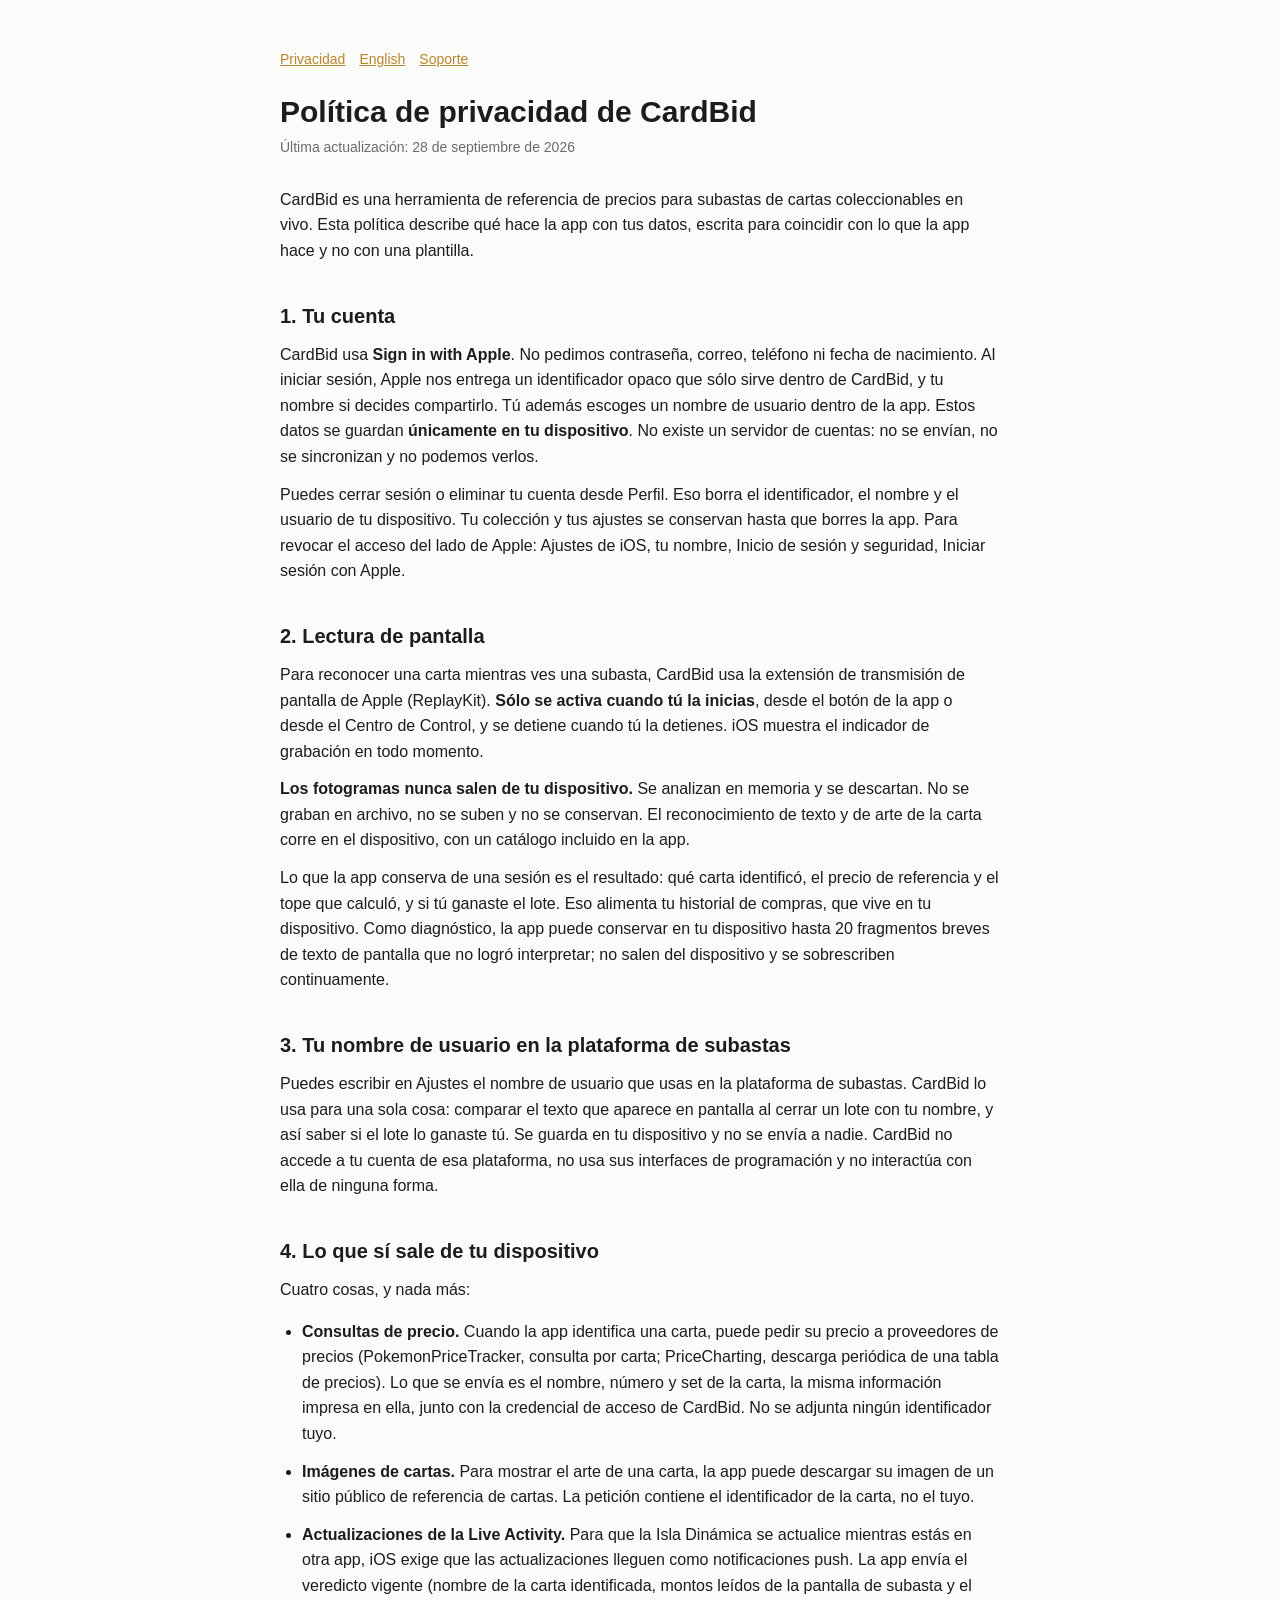
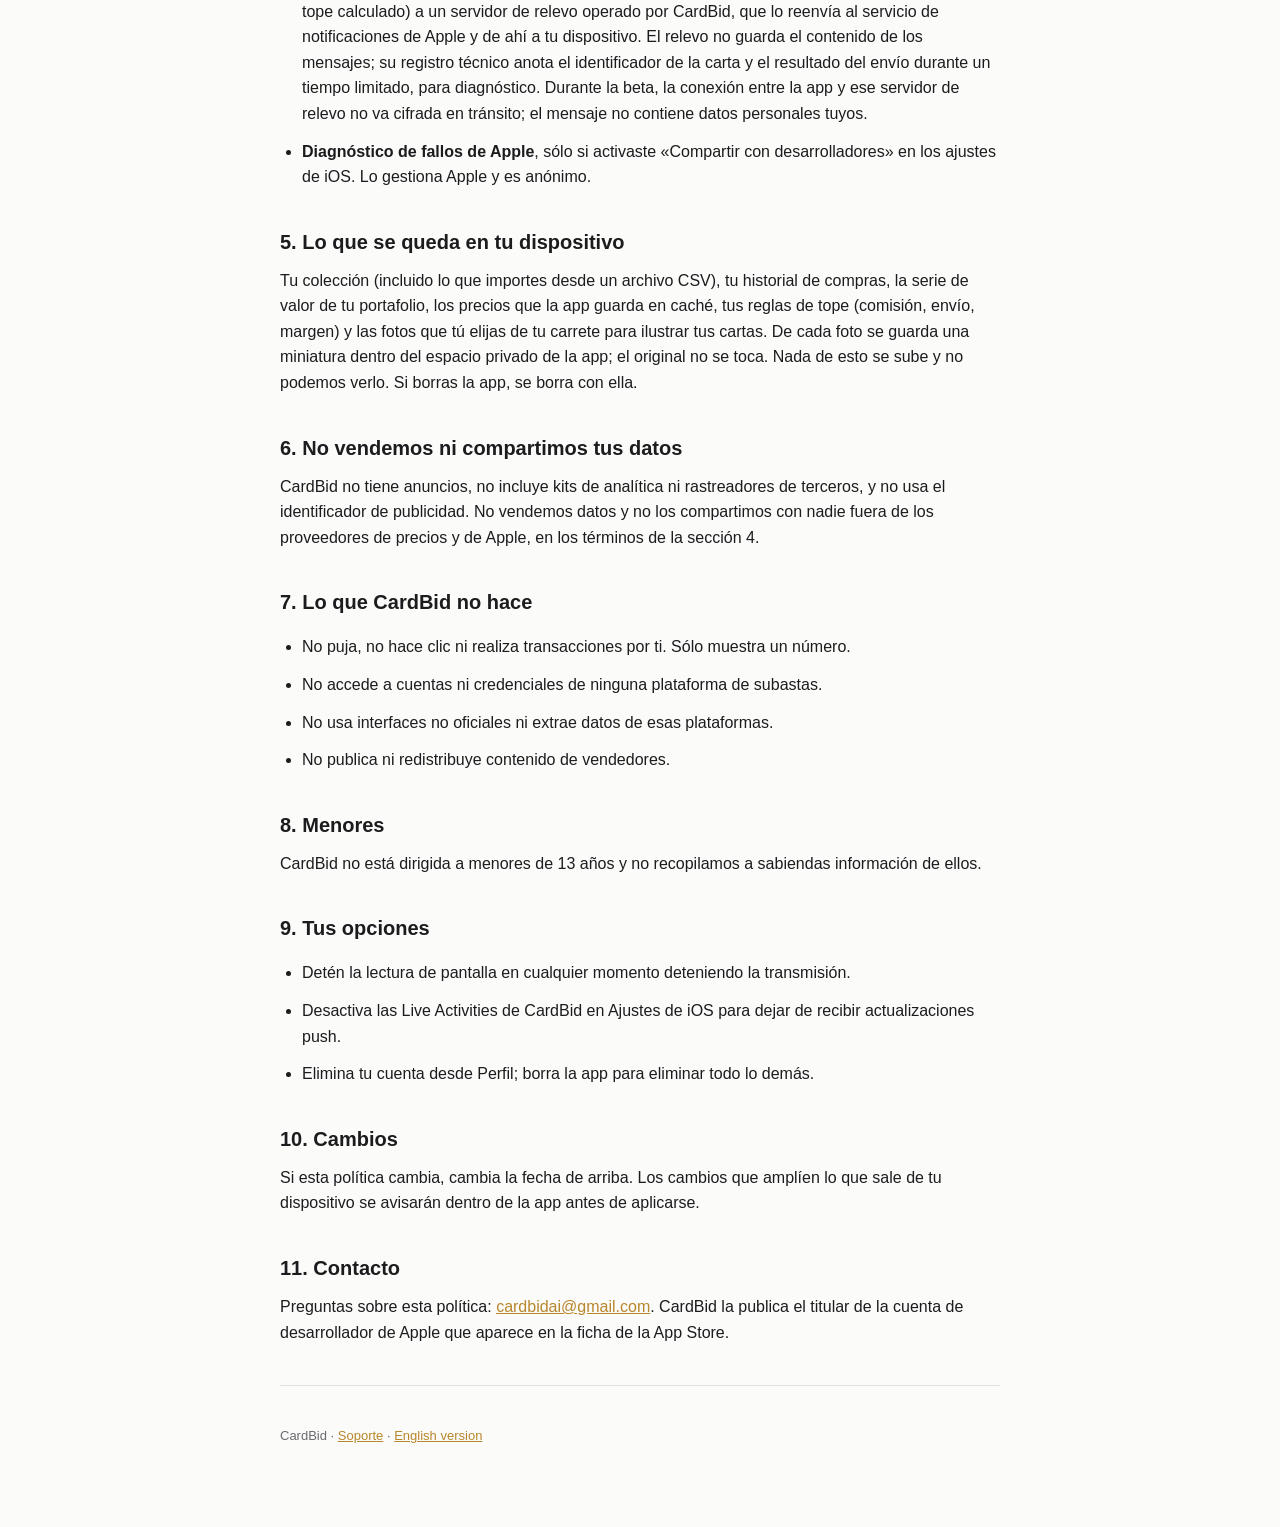
==== index.html @ 9f83f42c "Política de privacidad y soporte de CardBid" ====
<!doctype html><html lang="es"><head><meta charset="utf-8"><meta name="viewport" content="width=device-width,initial-scale=1"><title>Política de privacidad · CardBid</title><link rel="stylesheet" href="estilo.css"></head><body><main>
<nav><a href="index.html">Privacidad</a><a href="privacy.html">English</a><a href="soporte.html">Soporte</a></nav>
<h1>Política de privacidad de CardBid</h1>
<div class="meta">Última actualización: 28 de septiembre de 2026</div>
<p>CardBid es una herramienta de referencia de precios para subastas de cartas coleccionables en vivo. Esta política describe qué hace la app con tus datos, escrita para coincidir con lo que la app hace y no con una plantilla.</p>
<h2>1. Tu cuenta</h2>
<p>CardBid usa <strong>Sign in with Apple</strong>. No pedimos contraseña, correo, teléfono ni fecha de nacimiento. Al iniciar sesión, Apple nos entrega un identificador opaco que sólo sirve dentro de CardBid, y tu nombre si decides compartirlo. Tú además escoges un nombre de usuario dentro de la app. Estos datos se guardan <strong>únicamente en tu dispositivo</strong>. No existe un servidor de cuentas: no se envían, no se sincronizan y no podemos verlos.</p>
<p>Puedes cerrar sesión o eliminar tu cuenta desde Perfil. Eso borra el identificador, el nombre y el usuario de tu dispositivo. Tu colección y tus ajustes se conservan hasta que borres la app. Para revocar el acceso del lado de Apple: Ajustes de iOS, tu nombre, Inicio de sesión y seguridad, Iniciar sesión con Apple.</p>
<h2>2. Lectura de pantalla</h2>
<p>Para reconocer una carta mientras ves una subasta, CardBid usa la extensión de transmisión de pantalla de Apple (ReplayKit). <strong>Sólo se activa cuando tú la inicias</strong>, desde el botón de la app o desde el Centro de Control, y se detiene cuando tú la detienes. iOS muestra el indicador de grabación en todo momento.</p>
<p><strong>Los fotogramas nunca salen de tu dispositivo.</strong> Se analizan en memoria y se descartan. No se graban en archivo, no se suben y no se conservan. El reconocimiento de texto y de arte de la carta corre en el dispositivo, con un catálogo incluido en la app.</p>
<p>Lo que la app conserva de una sesión es el resultado: qué carta identificó, el precio de referencia y el tope que calculó, y si tú ganaste el lote. Eso alimenta tu historial de compras, que vive en tu dispositivo. Como diagnóstico, la app puede conservar en tu dispositivo hasta 20 fragmentos breves de texto de pantalla que no logró interpretar; no salen del dispositivo y se sobrescriben continuamente.</p>
<h2>3. Tu nombre de usuario en la plataforma de subastas</h2>
<p>Puedes escribir en Ajustes el nombre de usuario que usas en la plataforma de subastas. CardBid lo usa para una sola cosa: comparar el texto que aparece en pantalla al cerrar un lote con tu nombre, y así saber si el lote lo ganaste tú. Se guarda en tu dispositivo y no se envía a nadie. CardBid no accede a tu cuenta de esa plataforma, no usa sus interfaces de programación y no interactúa con ella de ninguna forma.</p>
<h2>4. Lo que sí sale de tu dispositivo</h2>
<p>Cuatro cosas, y nada más:</p>
<ul>
<li><strong>Consultas de precio.</strong> Cuando la app identifica una carta, puede pedir su precio a proveedores de precios (PokemonPriceTracker, consulta por carta; PriceCharting, descarga periódica de una tabla de precios). Lo que se envía es el nombre, número y set de la carta, la misma información impresa en ella, junto con la credencial de acceso de CardBid. No se adjunta ningún identificador tuyo.</li>
<li><strong>Imágenes de cartas.</strong> Para mostrar el arte de una carta, la app puede descargar su imagen de un sitio público de referencia de cartas. La petición contiene el identificador de la carta, no el tuyo.</li>
<li><strong>Actualizaciones de la Live Activity.</strong> Para que la Isla Dinámica se actualice mientras estás en otra app, iOS exige que las actualizaciones lleguen como notificaciones push. La app envía el veredicto vigente (nombre de la carta identificada, montos leídos de la pantalla de subasta y el tope calculado) a un servidor de relevo operado por CardBid, que lo reenvía al servicio de notificaciones de Apple y de ahí a tu dispositivo. El relevo no guarda el contenido de los mensajes; su registro técnico anota el identificador de la carta y el resultado del envío durante un tiempo limitado, para diagnóstico. Durante la beta, la conexión entre la app y ese servidor de relevo no va cifrada en tránsito; el mensaje no contiene datos personales tuyos.</li>
<li><strong>Diagnóstico de fallos de Apple</strong>, sólo si activaste «Compartir con desarrolladores» en los ajustes de iOS. Lo gestiona Apple y es anónimo.</li>
</ul>
<h2>5. Lo que se queda en tu dispositivo</h2>
<p>Tu colección (incluido lo que importes desde un archivo CSV), tu historial de compras, la serie de valor de tu portafolio, los precios que la app guarda en caché, tus reglas de tope (comisión, envío, margen) y las fotos que tú elijas de tu carrete para ilustrar tus cartas. De cada foto se guarda una miniatura dentro del espacio privado de la app; el original no se toca. Nada de esto se sube y no podemos verlo. Si borras la app, se borra con ella.</p>
<h2>6. No vendemos ni compartimos tus datos</h2>
<p>CardBid no tiene anuncios, no incluye kits de analítica ni rastreadores de terceros, y no usa el identificador de publicidad. No vendemos datos y no los compartimos con nadie fuera de los proveedores de precios y de Apple, en los términos de la sección 4.</p>
<h2>7. Lo que CardBid no hace</h2>
<ul><li>No puja, no hace clic ni realiza transacciones por ti. Sólo muestra un número.</li><li>No accede a cuentas ni credenciales de ninguna plataforma de subastas.</li><li>No usa interfaces no oficiales ni extrae datos de esas plataformas.</li><li>No publica ni redistribuye contenido de vendedores.</li></ul>
<h2>8. Menores</h2>
<p>CardBid no está dirigida a menores de 13 años y no recopilamos a sabiendas información de ellos.</p>
<h2>9. Tus opciones</h2>
<ul><li>Detén la lectura de pantalla en cualquier momento deteniendo la transmisión.</li><li>Desactiva las Live Activities de CardBid en Ajustes de iOS para dejar de recibir actualizaciones push.</li><li>Elimina tu cuenta desde Perfil; borra la app para eliminar todo lo demás.</li></ul>
<h2>10. Cambios</h2>
<p>Si esta política cambia, cambia la fecha de arriba. Los cambios que amplíen lo que sale de tu dispositivo se avisarán dentro de la app antes de aplicarse.</p>
<h2>11. Contacto</h2>
<p>Preguntas sobre esta política: <a href="mailto:cardbidai@gmail.com">cardbidai@gmail.com</a>. CardBid la publica el titular de la cuenta de desarrollador de Apple que aparece en la ficha de la App Store.</p>
<hr><footer>CardBid · <a href="soporte.html">Soporte</a> · <a href="privacy.html">English version</a></footer>
</main></body></html>
---- estilo.css ----
:root{color-scheme:light dark;--fg:#1c1c1e;--bg:#fbfbfa;--mut:#6b6b70;--acc:#b8862b;--line:#e4e2dc}
@media (prefers-color-scheme:dark){:root{--fg:#ececea;--bg:#131314;--mut:#9a9aa0;--acc:#d9a53d;--line:#2c2c2f}}
body{margin:0;background:var(--bg);color:var(--fg);font:16px/1.6 -apple-system,BlinkMacSystemFont,"Helvetica Neue",Arial,sans-serif}
main{max-width:720px;margin:0 auto;padding:48px 24px 80px}
h1{font-size:30px;line-height:1.2;margin:0 0 6px}h2{font-size:20px;margin:36px 0 10px}
.meta{color:var(--mut);font-size:14px;margin-bottom:28px}
a{color:var(--acc)}p,li{margin:0 0 12px}ul{padding-left:22px}
nav{font-size:14px;color:var(--mut);margin-bottom:24px}nav a{margin-right:14px}
hr{border:0;border-top:1px solid var(--line);margin:40px 0}
footer{color:var(--mut);font-size:13px}
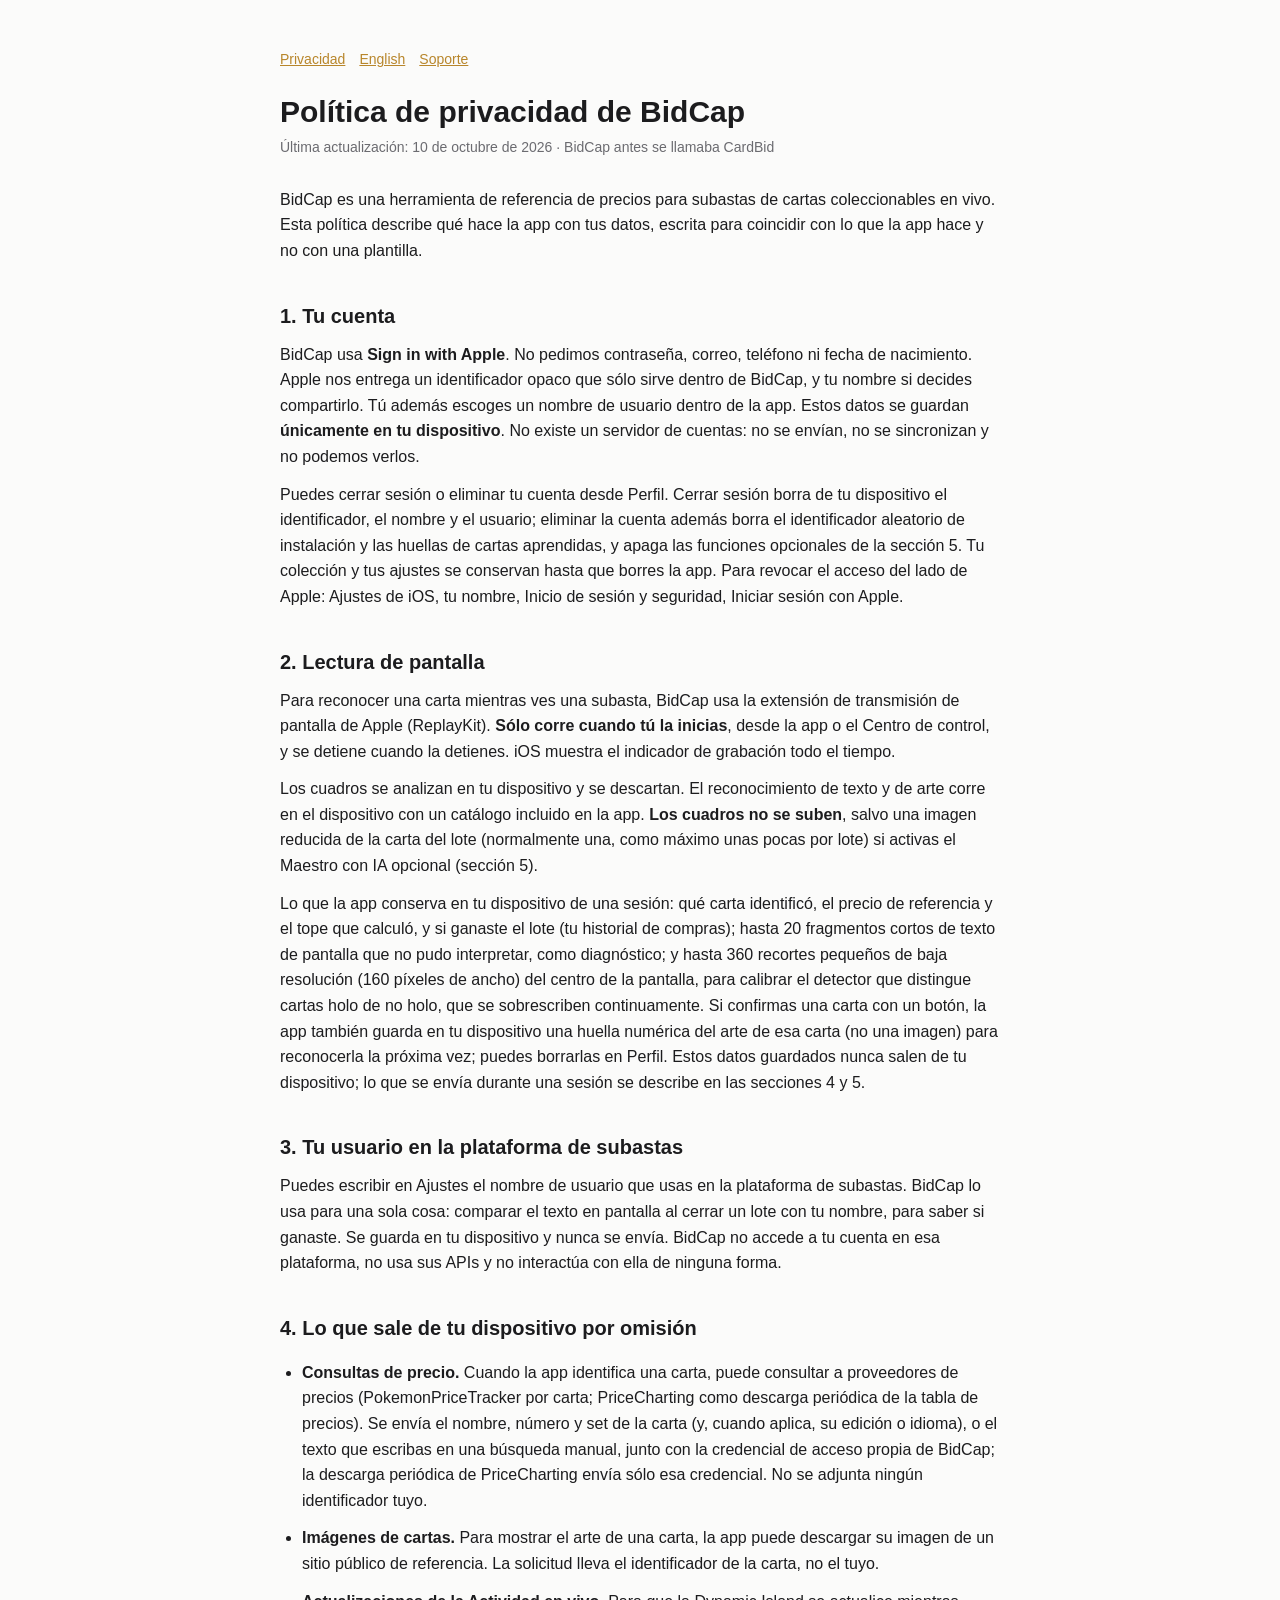
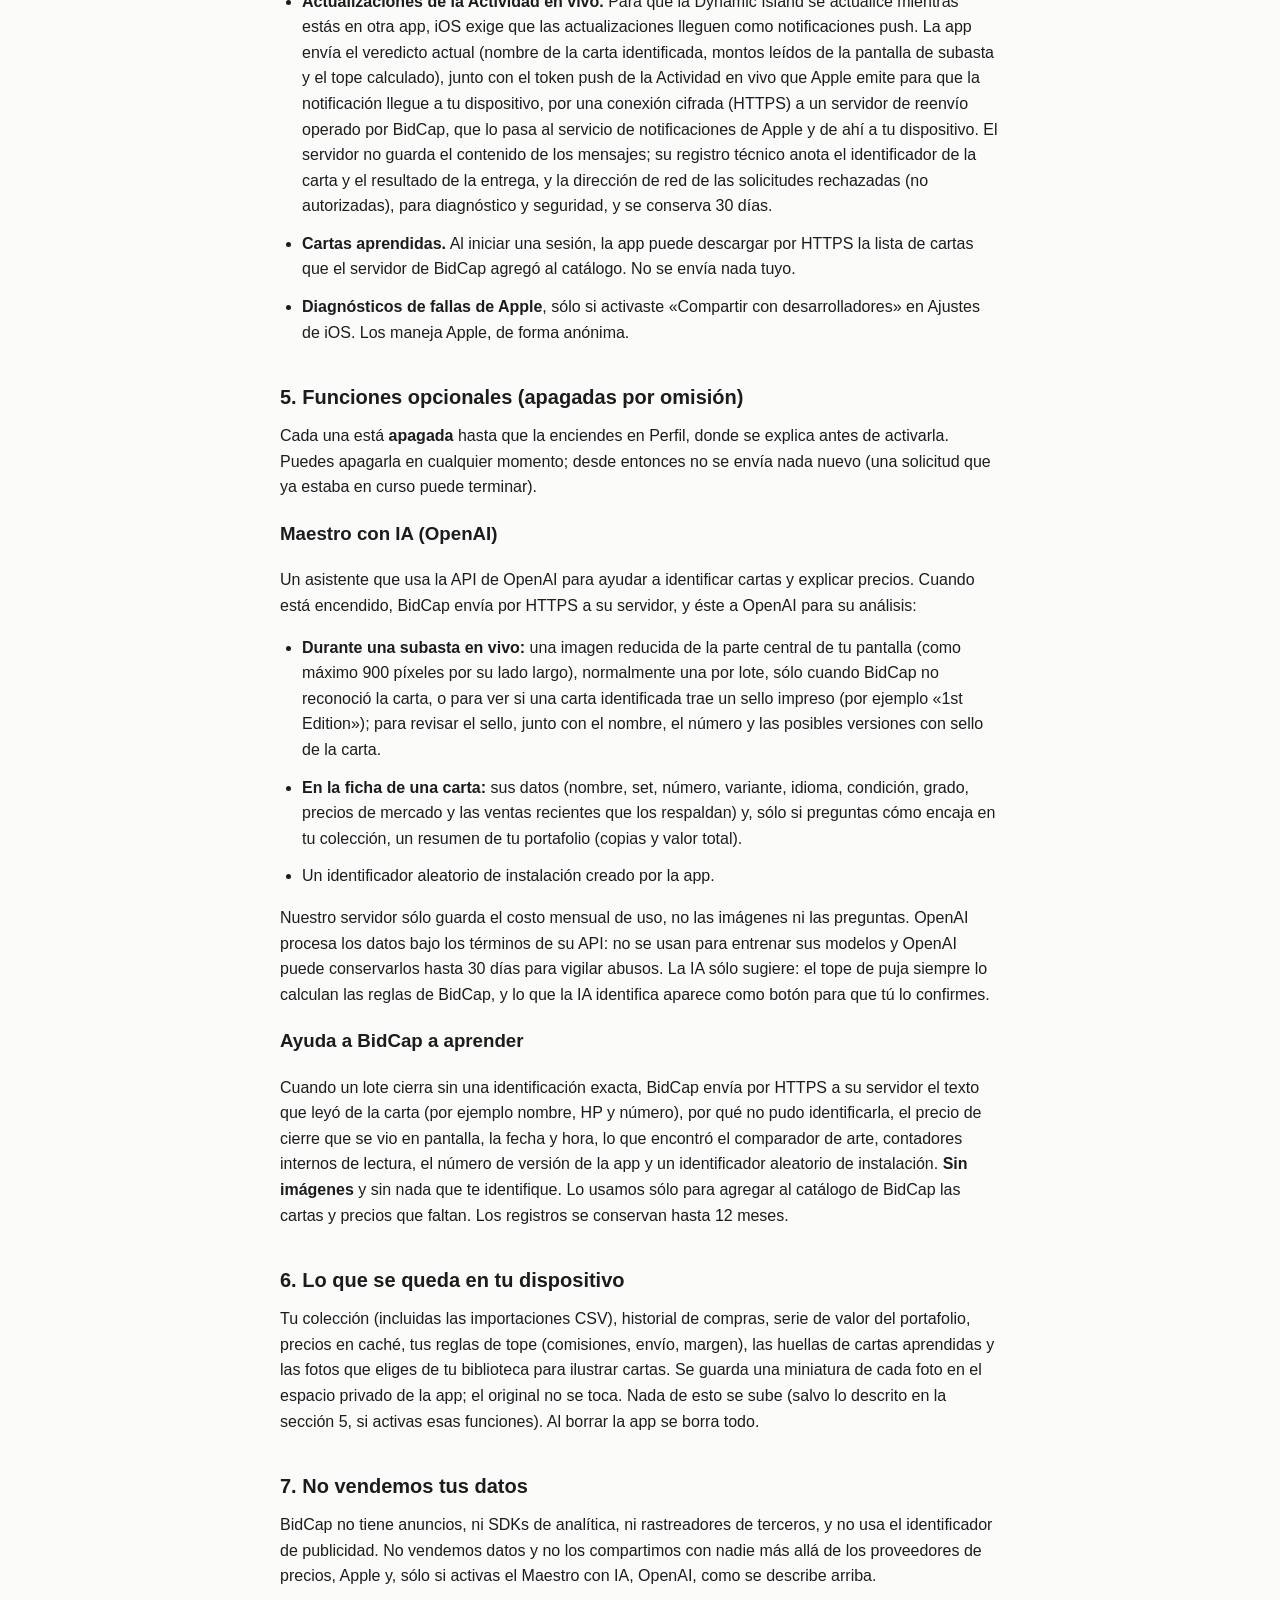
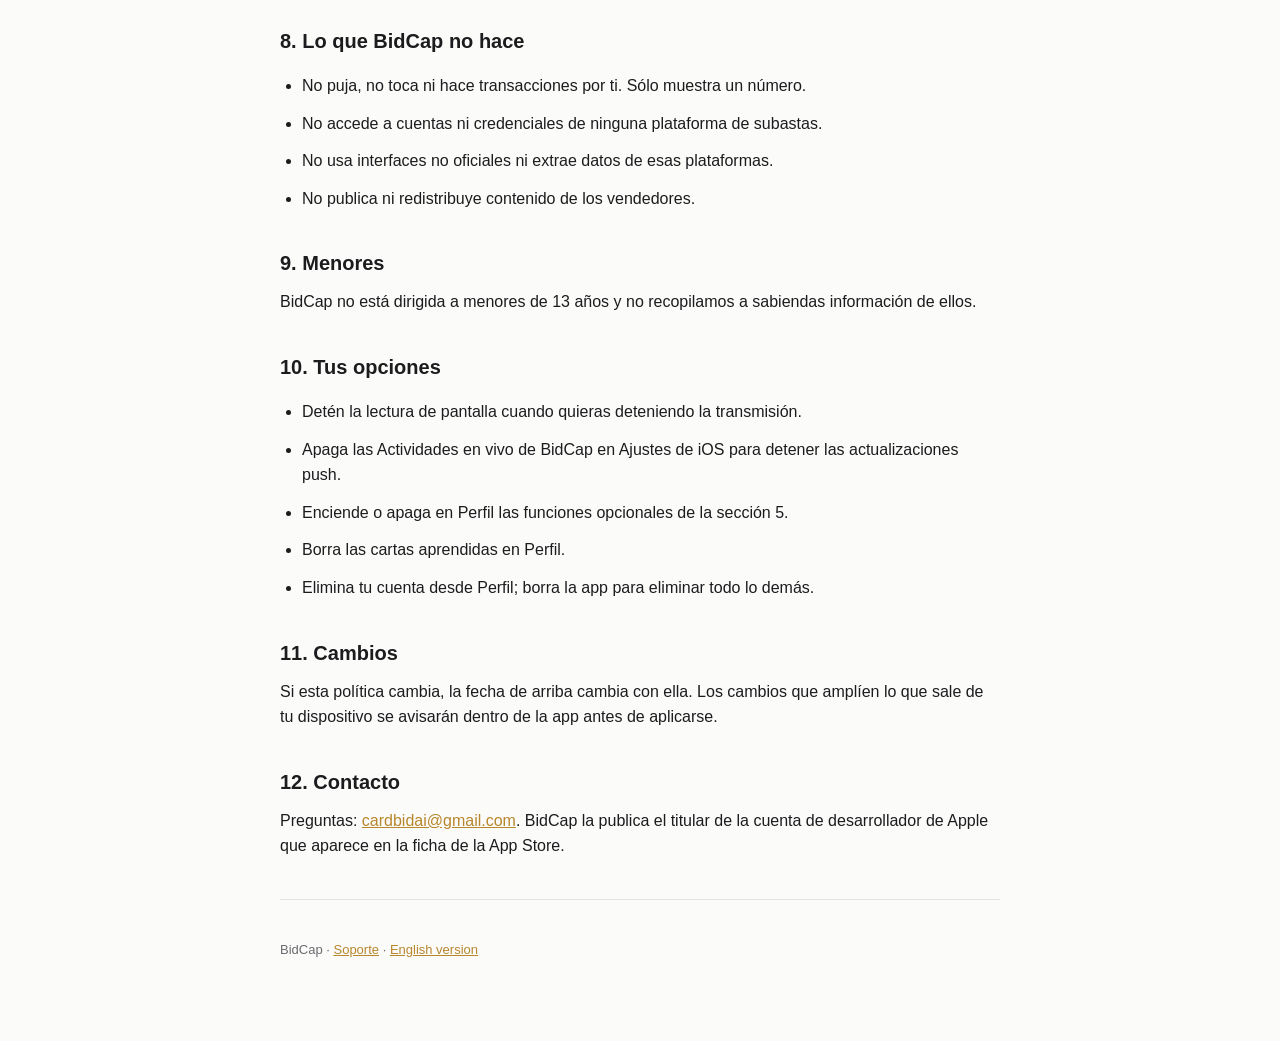
==== commit 212326f7: "BidCap: política de privacidad del 10-oct-2026 (Maestro con IA, aprendizaje, HTTPS, eliminar cuenta)" ====
--- a/index.html
+++ b/index.html
@@ -1,38 +1,46 @@
-<!doctype html><html lang="es"><head><meta charset="utf-8"><meta name="viewport" content="width=device-width,initial-scale=1"><title>Política de privacidad · CardBid</title><link rel="stylesheet" href="estilo.css"></head><body><main>
+<!doctype html><html lang="es"><head><meta charset="utf-8"><meta name="viewport" content="width=device-width,initial-scale=1"><title>Política de privacidad · BidCap</title><link rel="stylesheet" href="estilo.css"></head><body><main>
 <nav><a href="index.html">Privacidad</a><a href="privacy.html">English</a><a href="soporte.html">Soporte</a></nav>
-<h1>Política de privacidad de CardBid</h1>
-<div class="meta">Última actualización: 28 de septiembre de 2026</div>
-<p>CardBid es una herramienta de referencia de precios para subastas de cartas coleccionables en vivo. Esta política describe qué hace la app con tus datos, escrita para coincidir con lo que la app hace y no con una plantilla.</p>
+<h1>Política de privacidad de BidCap</h1>
+<div class="meta">Última actualización: 10 de octubre de 2026 · BidCap antes se llamaba CardBid</div>
+<p>BidCap es una herramienta de referencia de precios para subastas de cartas coleccionables en vivo. Esta política describe qué hace la app con tus datos, escrita para coincidir con lo que la app hace y no con una plantilla.</p>
 <h2>1. Tu cuenta</h2>
-<p>CardBid usa <strong>Sign in with Apple</strong>. No pedimos contraseña, correo, teléfono ni fecha de nacimiento. Al iniciar sesión, Apple nos entrega un identificador opaco que sólo sirve dentro de CardBid, y tu nombre si decides compartirlo. Tú además escoges un nombre de usuario dentro de la app. Estos datos se guardan <strong>únicamente en tu dispositivo</strong>. No existe un servidor de cuentas: no se envían, no se sincronizan y no podemos verlos.</p>
-<p>Puedes cerrar sesión o eliminar tu cuenta desde Perfil. Eso borra el identificador, el nombre y el usuario de tu dispositivo. Tu colección y tus ajustes se conservan hasta que borres la app. Para revocar el acceso del lado de Apple: Ajustes de iOS, tu nombre, Inicio de sesión y seguridad, Iniciar sesión con Apple.</p>
+<p>BidCap usa <strong>Sign in with Apple</strong>. No pedimos contraseña, correo, teléfono ni fecha de nacimiento. Apple nos entrega un identificador opaco que sólo sirve dentro de BidCap, y tu nombre si decides compartirlo. Tú además escoges un nombre de usuario dentro de la app. Estos datos se guardan <strong>únicamente en tu dispositivo</strong>. No existe un servidor de cuentas: no se envían, no se sincronizan y no podemos verlos.</p>
+<p>Puedes cerrar sesión o eliminar tu cuenta desde Perfil. Cerrar sesión borra de tu dispositivo el identificador, el nombre y el usuario; eliminar la cuenta además borra el identificador aleatorio de instalación y las huellas de cartas aprendidas, y apaga las funciones opcionales de la sección 5. Tu colección y tus ajustes se conservan hasta que borres la app. Para revocar el acceso del lado de Apple: Ajustes de iOS, tu nombre, Inicio de sesión y seguridad, Iniciar sesión con Apple.</p>
 <h2>2. Lectura de pantalla</h2>
-<p>Para reconocer una carta mientras ves una subasta, CardBid usa la extensión de transmisión de pantalla de Apple (ReplayKit). <strong>Sólo se activa cuando tú la inicias</strong>, desde el botón de la app o desde el Centro de Control, y se detiene cuando tú la detienes. iOS muestra el indicador de grabación en todo momento.</p>
-<p><strong>Los fotogramas nunca salen de tu dispositivo.</strong> Se analizan en memoria y se descartan. No se graban en archivo, no se suben y no se conservan. El reconocimiento de texto y de arte de la carta corre en el dispositivo, con un catálogo incluido en la app.</p>
-<p>Lo que la app conserva de una sesión es el resultado: qué carta identificó, el precio de referencia y el tope que calculó, y si tú ganaste el lote. Eso alimenta tu historial de compras, que vive en tu dispositivo. Como diagnóstico, la app puede conservar en tu dispositivo hasta 20 fragmentos breves de texto de pantalla que no logró interpretar; no salen del dispositivo y se sobrescriben continuamente.</p>
-<h2>3. Tu nombre de usuario en la plataforma de subastas</h2>
-<p>Puedes escribir en Ajustes el nombre de usuario que usas en la plataforma de subastas. CardBid lo usa para una sola cosa: comparar el texto que aparece en pantalla al cerrar un lote con tu nombre, y así saber si el lote lo ganaste tú. Se guarda en tu dispositivo y no se envía a nadie. CardBid no accede a tu cuenta de esa plataforma, no usa sus interfaces de programación y no interactúa con ella de ninguna forma.</p>
-<h2>4. Lo que sí sale de tu dispositivo</h2>
-<p>Cuatro cosas, y nada más:</p>
+<p>Para reconocer una carta mientras ves una subasta, BidCap usa la extensión de transmisión de pantalla de Apple (ReplayKit). <strong>Sólo corre cuando tú la inicias</strong>, desde la app o el Centro de control, y se detiene cuando la detienes. iOS muestra el indicador de grabación todo el tiempo.</p>
+<p>Los cuadros se analizan en tu dispositivo y se descartan. El reconocimiento de texto y de arte corre en el dispositivo con un catálogo incluido en la app. <strong>Los cuadros no se suben</strong>, salvo una imagen reducida de la carta del lote (normalmente una, como máximo unas pocas por lote) si activas el Maestro con IA opcional (sección 5).</p>
+<p>Lo que la app conserva en tu dispositivo de una sesión: qué carta identificó, el precio de referencia y el tope que calculó, y si ganaste el lote (tu historial de compras); hasta 20 fragmentos cortos de texto de pantalla que no pudo interpretar, como diagnóstico; y hasta 360 recortes pequeños de baja resolución (160 píxeles de ancho) del centro de la pantalla, para calibrar el detector que distingue cartas holo de no holo, que se sobrescriben continuamente. Si confirmas una carta con un botón, la app también guarda en tu dispositivo una huella numérica del arte de esa carta (no una imagen) para reconocerla la próxima vez; puedes borrarlas en Perfil. Estos datos guardados nunca salen de tu dispositivo; lo que se envía durante una sesión se describe en las secciones 4 y 5.</p>
+<h2>3. Tu usuario en la plataforma de subastas</h2>
+<p>Puedes escribir en Ajustes el nombre de usuario que usas en la plataforma de subastas. BidCap lo usa para una sola cosa: comparar el texto en pantalla al cerrar un lote con tu nombre, para saber si ganaste. Se guarda en tu dispositivo y nunca se envía. BidCap no accede a tu cuenta en esa plataforma, no usa sus APIs y no interactúa con ella de ninguna forma.</p>
+<h2>4. Lo que sale de tu dispositivo por omisión</h2>
 <ul>
-<li><strong>Consultas de precio.</strong> Cuando la app identifica una carta, puede pedir su precio a proveedores de precios (PokemonPriceTracker, consulta por carta; PriceCharting, descarga periódica de una tabla de precios). Lo que se envía es el nombre, número y set de la carta, la misma información impresa en ella, junto con la credencial de acceso de CardBid. No se adjunta ningún identificador tuyo.</li>
-<li><strong>Imágenes de cartas.</strong> Para mostrar el arte de una carta, la app puede descargar su imagen de un sitio público de referencia de cartas. La petición contiene el identificador de la carta, no el tuyo.</li>
-<li><strong>Actualizaciones de la Live Activity.</strong> Para que la Isla Dinámica se actualice mientras estás en otra app, iOS exige que las actualizaciones lleguen como notificaciones push. La app envía el veredicto vigente (nombre de la carta identificada, montos leídos de la pantalla de subasta y el tope calculado) a un servidor de relevo operado por CardBid, que lo reenvía al servicio de notificaciones de Apple y de ahí a tu dispositivo. El relevo no guarda el contenido de los mensajes; su registro técnico anota el identificador de la carta y el resultado del envío durante un tiempo limitado, para diagnóstico. Durante la beta, la conexión entre la app y ese servidor de relevo no va cifrada en tránsito; el mensaje no contiene datos personales tuyos.</li>
-<li><strong>Diagnóstico de fallos de Apple</strong>, sólo si activaste «Compartir con desarrolladores» en los ajustes de iOS. Lo gestiona Apple y es anónimo.</li>
+<li><strong>Consultas de precio.</strong> Cuando la app identifica una carta, puede consultar a proveedores de precios (PokemonPriceTracker por carta; PriceCharting como descarga periódica de la tabla de precios). Se envía el nombre, número y set de la carta (y, cuando aplica, su edición o idioma), o el texto que escribas en una búsqueda manual, junto con la credencial de acceso propia de BidCap; la descarga periódica de PriceCharting envía sólo esa credencial. No se adjunta ningún identificador tuyo.</li>
+<li><strong>Imágenes de cartas.</strong> Para mostrar el arte de una carta, la app puede descargar su imagen de un sitio público de referencia. La solicitud lleva el identificador de la carta, no el tuyo.</li>
+<li><strong>Actualizaciones de la Actividad en vivo.</strong> Para que la Dynamic Island se actualice mientras estás en otra app, iOS exige que las actualizaciones lleguen como notificaciones push. La app envía el veredicto actual (nombre de la carta identificada, montos leídos de la pantalla de subasta y el tope calculado), junto con el token push de la Actividad en vivo que Apple emite para que la notificación llegue a tu dispositivo, por una conexión cifrada (HTTPS) a un servidor de reenvío operado por BidCap, que lo pasa al servicio de notificaciones de Apple y de ahí a tu dispositivo. El servidor no guarda el contenido de los mensajes; su registro técnico anota el identificador de la carta y el resultado de la entrega, y la dirección de red de las solicitudes rechazadas (no autorizadas), para diagnóstico y seguridad, y se conserva 30 días.</li>
+<li><strong>Cartas aprendidas.</strong> Al iniciar una sesión, la app puede descargar por HTTPS la lista de cartas que el servidor de BidCap agregó al catálogo. No se envía nada tuyo.</li>
+<li><strong>Diagnósticos de fallas de Apple</strong>, sólo si activaste «Compartir con desarrolladores» en Ajustes de iOS. Los maneja Apple, de forma anónima.</li>
 </ul>
-<h2>5. Lo que se queda en tu dispositivo</h2>
-<p>Tu colección (incluido lo que importes desde un archivo CSV), tu historial de compras, la serie de valor de tu portafolio, los precios que la app guarda en caché, tus reglas de tope (comisión, envío, margen) y las fotos que tú elijas de tu carrete para ilustrar tus cartas. De cada foto se guarda una miniatura dentro del espacio privado de la app; el original no se toca. Nada de esto se sube y no podemos verlo. Si borras la app, se borra con ella.</p>
-<h2>6. No vendemos ni compartimos tus datos</h2>
-<p>CardBid no tiene anuncios, no incluye kits de analítica ni rastreadores de terceros, y no usa el identificador de publicidad. No vendemos datos y no los compartimos con nadie fuera de los proveedores de precios y de Apple, en los términos de la sección 4.</p>
-<h2>7. Lo que CardBid no hace</h2>
-<ul><li>No puja, no hace clic ni realiza transacciones por ti. Sólo muestra un número.</li><li>No accede a cuentas ni credenciales de ninguna plataforma de subastas.</li><li>No usa interfaces no oficiales ni extrae datos de esas plataformas.</li><li>No publica ni redistribuye contenido de vendedores.</li></ul>
-<h2>8. Menores</h2>
-<p>CardBid no está dirigida a menores de 13 años y no recopilamos a sabiendas información de ellos.</p>
-<h2>9. Tus opciones</h2>
-<ul><li>Detén la lectura de pantalla en cualquier momento deteniendo la transmisión.</li><li>Desactiva las Live Activities de CardBid en Ajustes de iOS para dejar de recibir actualizaciones push.</li><li>Elimina tu cuenta desde Perfil; borra la app para eliminar todo lo demás.</li></ul>
-<h2>10. Cambios</h2>
-<p>Si esta política cambia, cambia la fecha de arriba. Los cambios que amplíen lo que sale de tu dispositivo se avisarán dentro de la app antes de aplicarse.</p>
-<h2>11. Contacto</h2>
-<p>Preguntas sobre esta política: <a href="mailto:cardbidai@gmail.com">cardbidai@gmail.com</a>. CardBid la publica el titular de la cuenta de desarrollador de Apple que aparece en la ficha de la App Store.</p>
-<hr><footer>CardBid · <a href="soporte.html">Soporte</a> · <a href="privacy.html">English version</a></footer>
+<h2>5. Funciones opcionales (apagadas por omisión)</h2>
+<p>Cada una está <strong>apagada</strong> hasta que la enciendes en Perfil, donde se explica antes de activarla. Puedes apagarla en cualquier momento; desde entonces no se envía nada nuevo (una solicitud que ya estaba en curso puede terminar).</p>
+<h3>Maestro con IA (OpenAI)</h3>
+<p>Un asistente que usa la API de OpenAI para ayudar a identificar cartas y explicar precios. Cuando está encendido, BidCap envía por HTTPS a su servidor, y éste a OpenAI para su análisis:</p>
+<ul>
+<li><strong>Durante una subasta en vivo:</strong> una imagen reducida de la parte central de tu pantalla (como máximo 900 píxeles por su lado largo), normalmente una por lote, sólo cuando BidCap no reconoció la carta, o para ver si una carta identificada trae un sello impreso (por ejemplo «1st Edition»); para revisar el sello, junto con el nombre, el número y las posibles versiones con sello de la carta.</li>
+<li><strong>En la ficha de una carta:</strong> sus datos (nombre, set, número, variante, idioma, condición, grado, precios de mercado y las ventas recientes que los respaldan) y, sólo si preguntas cómo encaja en tu colección, un resumen de tu portafolio (copias y valor total).</li>
+<li>Un identificador aleatorio de instalación creado por la app.</li>
+</ul>
+<p>Nuestro servidor sólo guarda el costo mensual de uso, no las imágenes ni las preguntas. OpenAI procesa los datos bajo los términos de su API: no se usan para entrenar sus modelos y OpenAI puede conservarlos hasta 30 días para vigilar abusos. La IA sólo sugiere: el tope de puja siempre lo calculan las reglas de BidCap, y lo que la IA identifica aparece como botón para que tú lo confirmes.</p>
+<h3>Ayuda a BidCap a aprender</h3>
+<p>Cuando un lote cierra sin una identificación exacta, BidCap envía por HTTPS a su servidor el texto que leyó de la carta (por ejemplo nombre, HP y número), por qué no pudo identificarla, el precio de cierre que se vio en pantalla, la fecha y hora, lo que encontró el comparador de arte, contadores internos de lectura, el número de versión de la app y un identificador aleatorio de instalación. <strong>Sin imágenes</strong> y sin nada que te identifique. Lo usamos sólo para agregar al catálogo de BidCap las cartas y precios que faltan. Los registros se conservan hasta 12 meses.</p>
+<h2>6. Lo que se queda en tu dispositivo</h2>
+<p>Tu colección (incluidas las importaciones CSV), historial de compras, serie de valor del portafolio, precios en caché, tus reglas de tope (comisiones, envío, margen), las huellas de cartas aprendidas y las fotos que eliges de tu biblioteca para ilustrar cartas. Se guarda una miniatura de cada foto en el espacio privado de la app; el original no se toca. Nada de esto se sube (salvo lo descrito en la sección 5, si activas esas funciones). Al borrar la app se borra todo.</p>
+<h2>7. No vendemos tus datos</h2>
+<p>BidCap no tiene anuncios, ni SDKs de analítica, ni rastreadores de terceros, y no usa el identificador de publicidad. No vendemos datos y no los compartimos con nadie más allá de los proveedores de precios, Apple y, sólo si activas el Maestro con IA, OpenAI, como se describe arriba.</p>
+<h2>8. Lo que BidCap no hace</h2>
+<ul><li>No puja, no toca ni hace transacciones por ti. Sólo muestra un número.</li><li>No accede a cuentas ni credenciales de ninguna plataforma de subastas.</li><li>No usa interfaces no oficiales ni extrae datos de esas plataformas.</li><li>No publica ni redistribuye contenido de los vendedores.</li></ul>
+<h2>9. Menores</h2><p>BidCap no está dirigida a menores de 13 años y no recopilamos a sabiendas información de ellos.</p>
+<h2>10. Tus opciones</h2><ul><li>Detén la lectura de pantalla cuando quieras deteniendo la transmisión.</li><li>Apaga las Actividades en vivo de BidCap en Ajustes de iOS para detener las actualizaciones push.</li><li>Enciende o apaga en Perfil las funciones opcionales de la sección 5.</li><li>Borra las cartas aprendidas en Perfil.</li><li>Elimina tu cuenta desde Perfil; borra la app para eliminar todo lo demás.</li></ul>
+<h2>11. Cambios</h2><p>Si esta política cambia, la fecha de arriba cambia con ella. Los cambios que amplíen lo que sale de tu dispositivo se avisarán dentro de la app antes de aplicarse.</p>
+<h2>12. Contacto</h2><p>Preguntas: <a href="mailto:cardbidai@gmail.com">cardbidai@gmail.com</a>. BidCap la publica el titular de la cuenta de desarrollador de Apple que aparece en la ficha de la App Store.</p>
+<hr><footer>BidCap · <a href="soporte.html">Soporte</a> · <a href="privacy.html">English version</a></footer>
 </main></body></html>
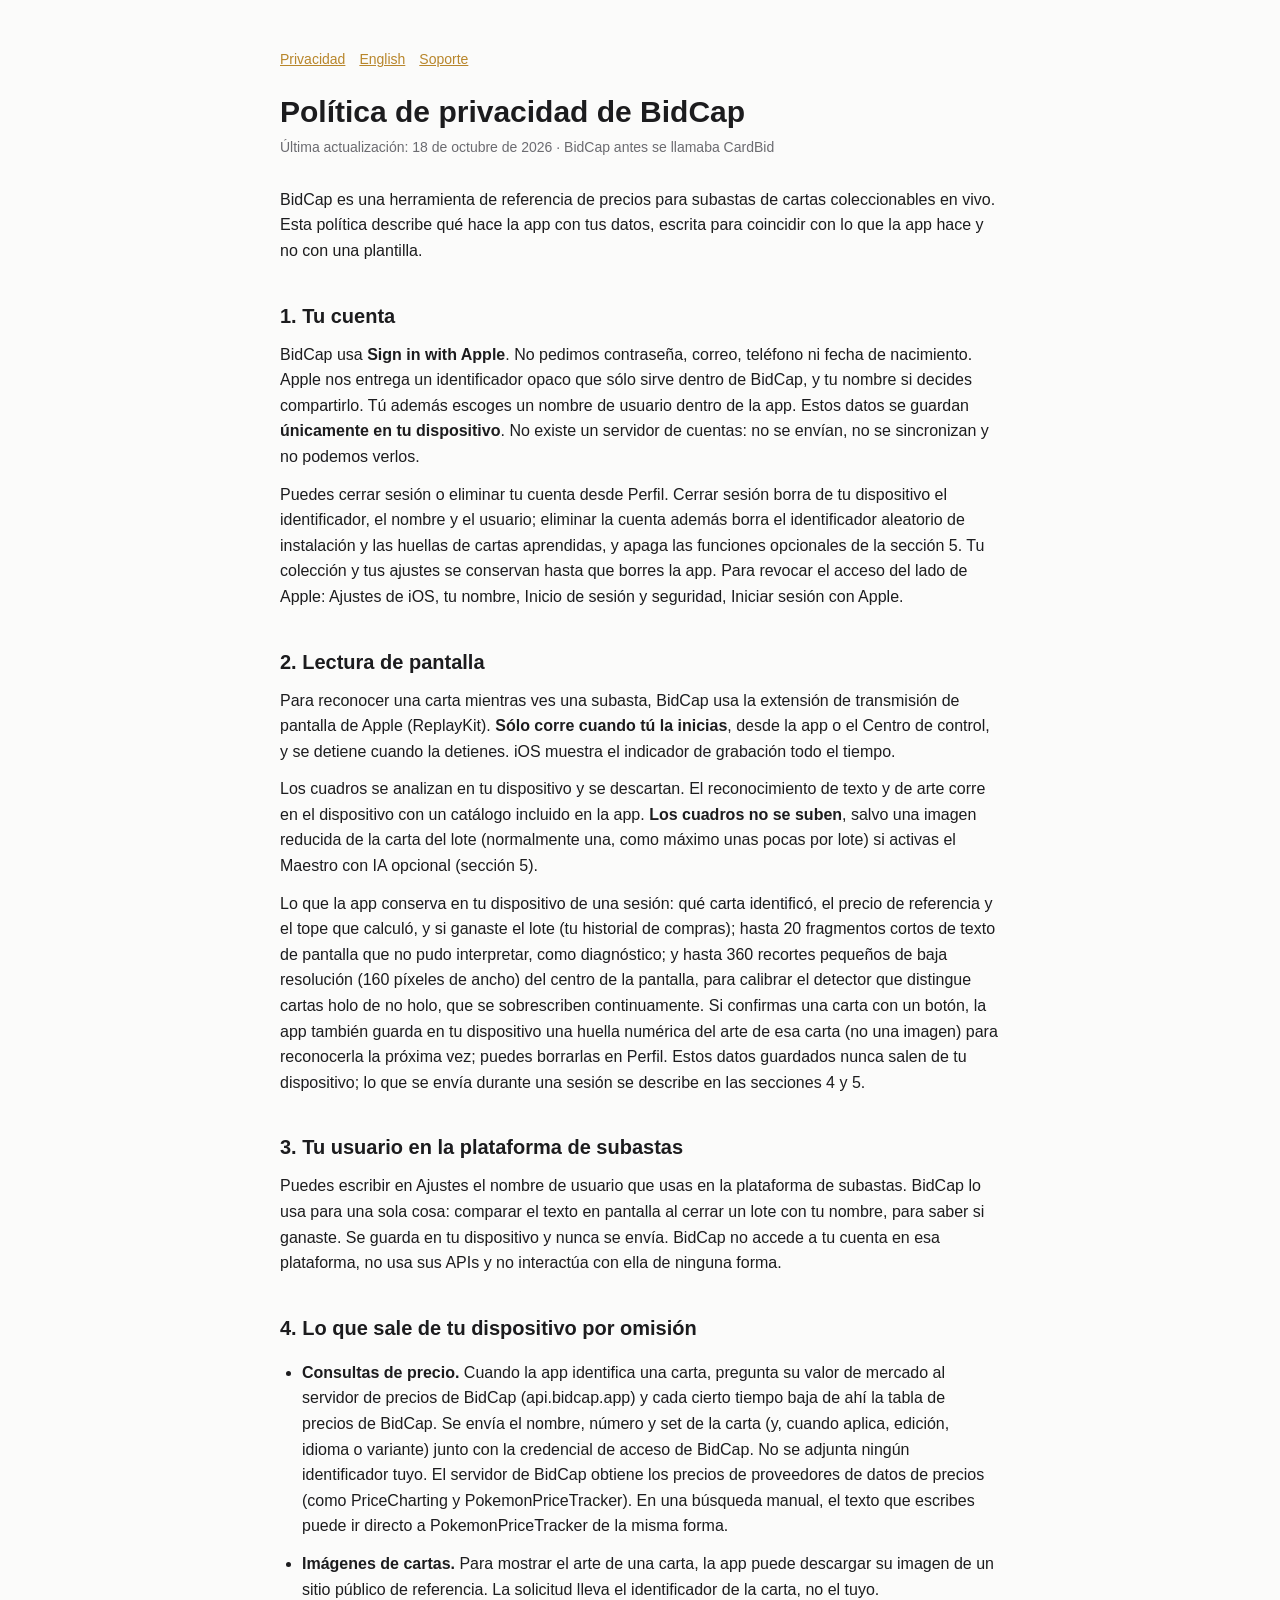
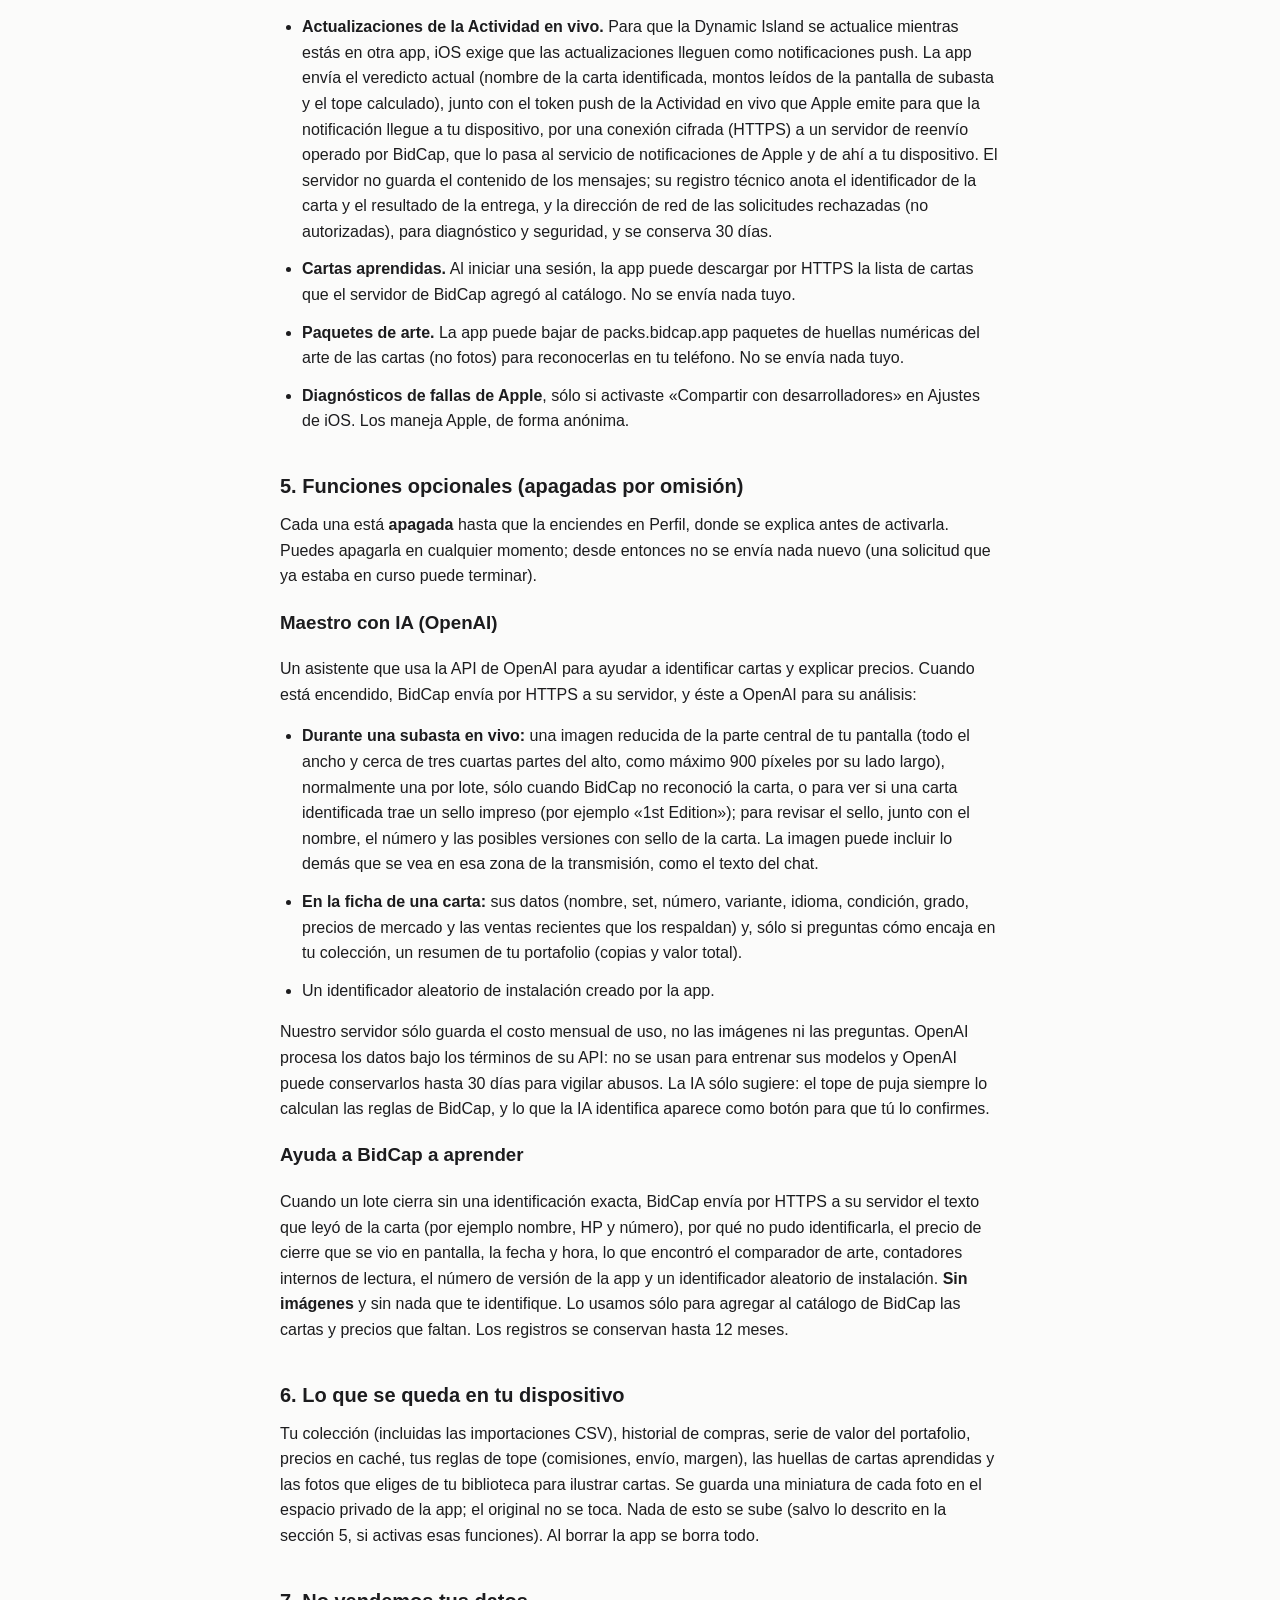
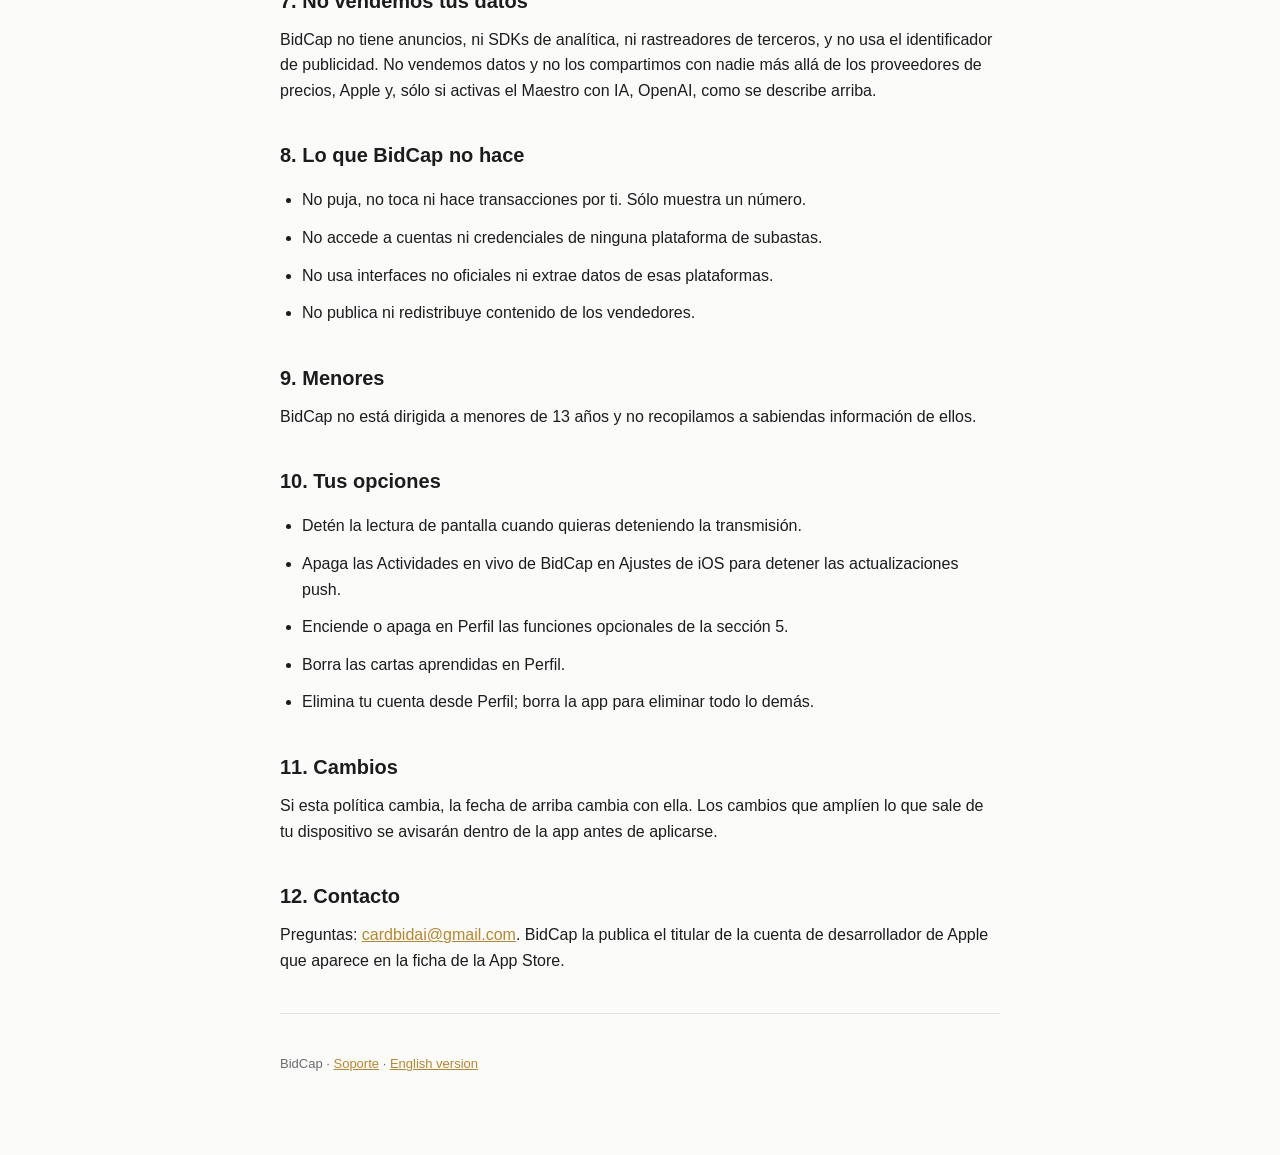
==== commit 0e034643: "Privacy policy: Oct 18, 2026 — price lookups via BidCap server, card-art packs, AI Maestro image sco" ====
--- a/index.html
+++ b/index.html
@@ -1,7 +1,7 @@
 <!doctype html><html lang="es"><head><meta charset="utf-8"><meta name="viewport" content="width=device-width,initial-scale=1"><title>Política de privacidad · BidCap</title><link rel="stylesheet" href="estilo.css"></head><body><main>
 <nav><a href="index.html">Privacidad</a><a href="privacy.html">English</a><a href="soporte.html">Soporte</a></nav>
 <h1>Política de privacidad de BidCap</h1>
-<div class="meta">Última actualización: 10 de octubre de 2026 · BidCap antes se llamaba CardBid</div>
+<div class="meta">Última actualización: 18 de octubre de 2026 · BidCap antes se llamaba CardBid</div>
 <p>BidCap es una herramienta de referencia de precios para subastas de cartas coleccionables en vivo. Esta política describe qué hace la app con tus datos, escrita para coincidir con lo que la app hace y no con una plantilla.</p>
 <h2>1. Tu cuenta</h2>
 <p>BidCap usa <strong>Sign in with Apple</strong>. No pedimos contraseña, correo, teléfono ni fecha de nacimiento. Apple nos entrega un identificador opaco que sólo sirve dentro de BidCap, y tu nombre si decides compartirlo. Tú además escoges un nombre de usuario dentro de la app. Estos datos se guardan <strong>únicamente en tu dispositivo</strong>. No existe un servidor de cuentas: no se envían, no se sincronizan y no podemos verlos.</p>
@@ -14,10 +14,11 @@
 <p>Puedes escribir en Ajustes el nombre de usuario que usas en la plataforma de subastas. BidCap lo usa para una sola cosa: comparar el texto en pantalla al cerrar un lote con tu nombre, para saber si ganaste. Se guarda en tu dispositivo y nunca se envía. BidCap no accede a tu cuenta en esa plataforma, no usa sus APIs y no interactúa con ella de ninguna forma.</p>
 <h2>4. Lo que sale de tu dispositivo por omisión</h2>
 <ul>
-<li><strong>Consultas de precio.</strong> Cuando la app identifica una carta, puede consultar a proveedores de precios (PokemonPriceTracker por carta; PriceCharting como descarga periódica de la tabla de precios). Se envía el nombre, número y set de la carta (y, cuando aplica, su edición o idioma), o el texto que escribas en una búsqueda manual, junto con la credencial de acceso propia de BidCap; la descarga periódica de PriceCharting envía sólo esa credencial. No se adjunta ningún identificador tuyo.</li>
+<li><strong>Consultas de precio.</strong> Cuando la app identifica una carta, pregunta su valor de mercado al servidor de precios de BidCap (api.bidcap.app) y cada cierto tiempo baja de ahí la tabla de precios de BidCap. Se envía el nombre, número y set de la carta (y, cuando aplica, edición, idioma o variante) junto con la credencial de acceso de BidCap. No se adjunta ningún identificador tuyo. El servidor de BidCap obtiene los precios de proveedores de datos de precios (como PriceCharting y PokemonPriceTracker). En una búsqueda manual, el texto que escribes puede ir directo a PokemonPriceTracker de la misma forma.</li>
 <li><strong>Imágenes de cartas.</strong> Para mostrar el arte de una carta, la app puede descargar su imagen de un sitio público de referencia. La solicitud lleva el identificador de la carta, no el tuyo.</li>
 <li><strong>Actualizaciones de la Actividad en vivo.</strong> Para que la Dynamic Island se actualice mientras estás en otra app, iOS exige que las actualizaciones lleguen como notificaciones push. La app envía el veredicto actual (nombre de la carta identificada, montos leídos de la pantalla de subasta y el tope calculado), junto con el token push de la Actividad en vivo que Apple emite para que la notificación llegue a tu dispositivo, por una conexión cifrada (HTTPS) a un servidor de reenvío operado por BidCap, que lo pasa al servicio de notificaciones de Apple y de ahí a tu dispositivo. El servidor no guarda el contenido de los mensajes; su registro técnico anota el identificador de la carta y el resultado de la entrega, y la dirección de red de las solicitudes rechazadas (no autorizadas), para diagnóstico y seguridad, y se conserva 30 días.</li>
 <li><strong>Cartas aprendidas.</strong> Al iniciar una sesión, la app puede descargar por HTTPS la lista de cartas que el servidor de BidCap agregó al catálogo. No se envía nada tuyo.</li>
+<li><strong>Paquetes de arte.</strong> La app puede bajar de packs.bidcap.app paquetes de huellas numéricas del arte de las cartas (no fotos) para reconocerlas en tu teléfono. No se envía nada tuyo.</li>
 <li><strong>Diagnósticos de fallas de Apple</strong>, sólo si activaste «Compartir con desarrolladores» en Ajustes de iOS. Los maneja Apple, de forma anónima.</li>
 </ul>
 <h2>5. Funciones opcionales (apagadas por omisión)</h2>
@@ -25,7 +26,7 @@
 <h3>Maestro con IA (OpenAI)</h3>
 <p>Un asistente que usa la API de OpenAI para ayudar a identificar cartas y explicar precios. Cuando está encendido, BidCap envía por HTTPS a su servidor, y éste a OpenAI para su análisis:</p>
 <ul>
-<li><strong>Durante una subasta en vivo:</strong> una imagen reducida de la parte central de tu pantalla (como máximo 900 píxeles por su lado largo), normalmente una por lote, sólo cuando BidCap no reconoció la carta, o para ver si una carta identificada trae un sello impreso (por ejemplo «1st Edition»); para revisar el sello, junto con el nombre, el número y las posibles versiones con sello de la carta.</li>
+<li><strong>Durante una subasta en vivo:</strong> una imagen reducida de la parte central de tu pantalla (todo el ancho y cerca de tres cuartas partes del alto, como máximo 900 píxeles por su lado largo), normalmente una por lote, sólo cuando BidCap no reconoció la carta, o para ver si una carta identificada trae un sello impreso (por ejemplo «1st Edition»); para revisar el sello, junto con el nombre, el número y las posibles versiones con sello de la carta. La imagen puede incluir lo demás que se vea en esa zona de la transmisión, como el texto del chat.</li>
 <li><strong>En la ficha de una carta:</strong> sus datos (nombre, set, número, variante, idioma, condición, grado, precios de mercado y las ventas recientes que los respaldan) y, sólo si preguntas cómo encaja en tu colección, un resumen de tu portafolio (copias y valor total).</li>
 <li>Un identificador aleatorio de instalación creado por la app.</li>
 </ul>
